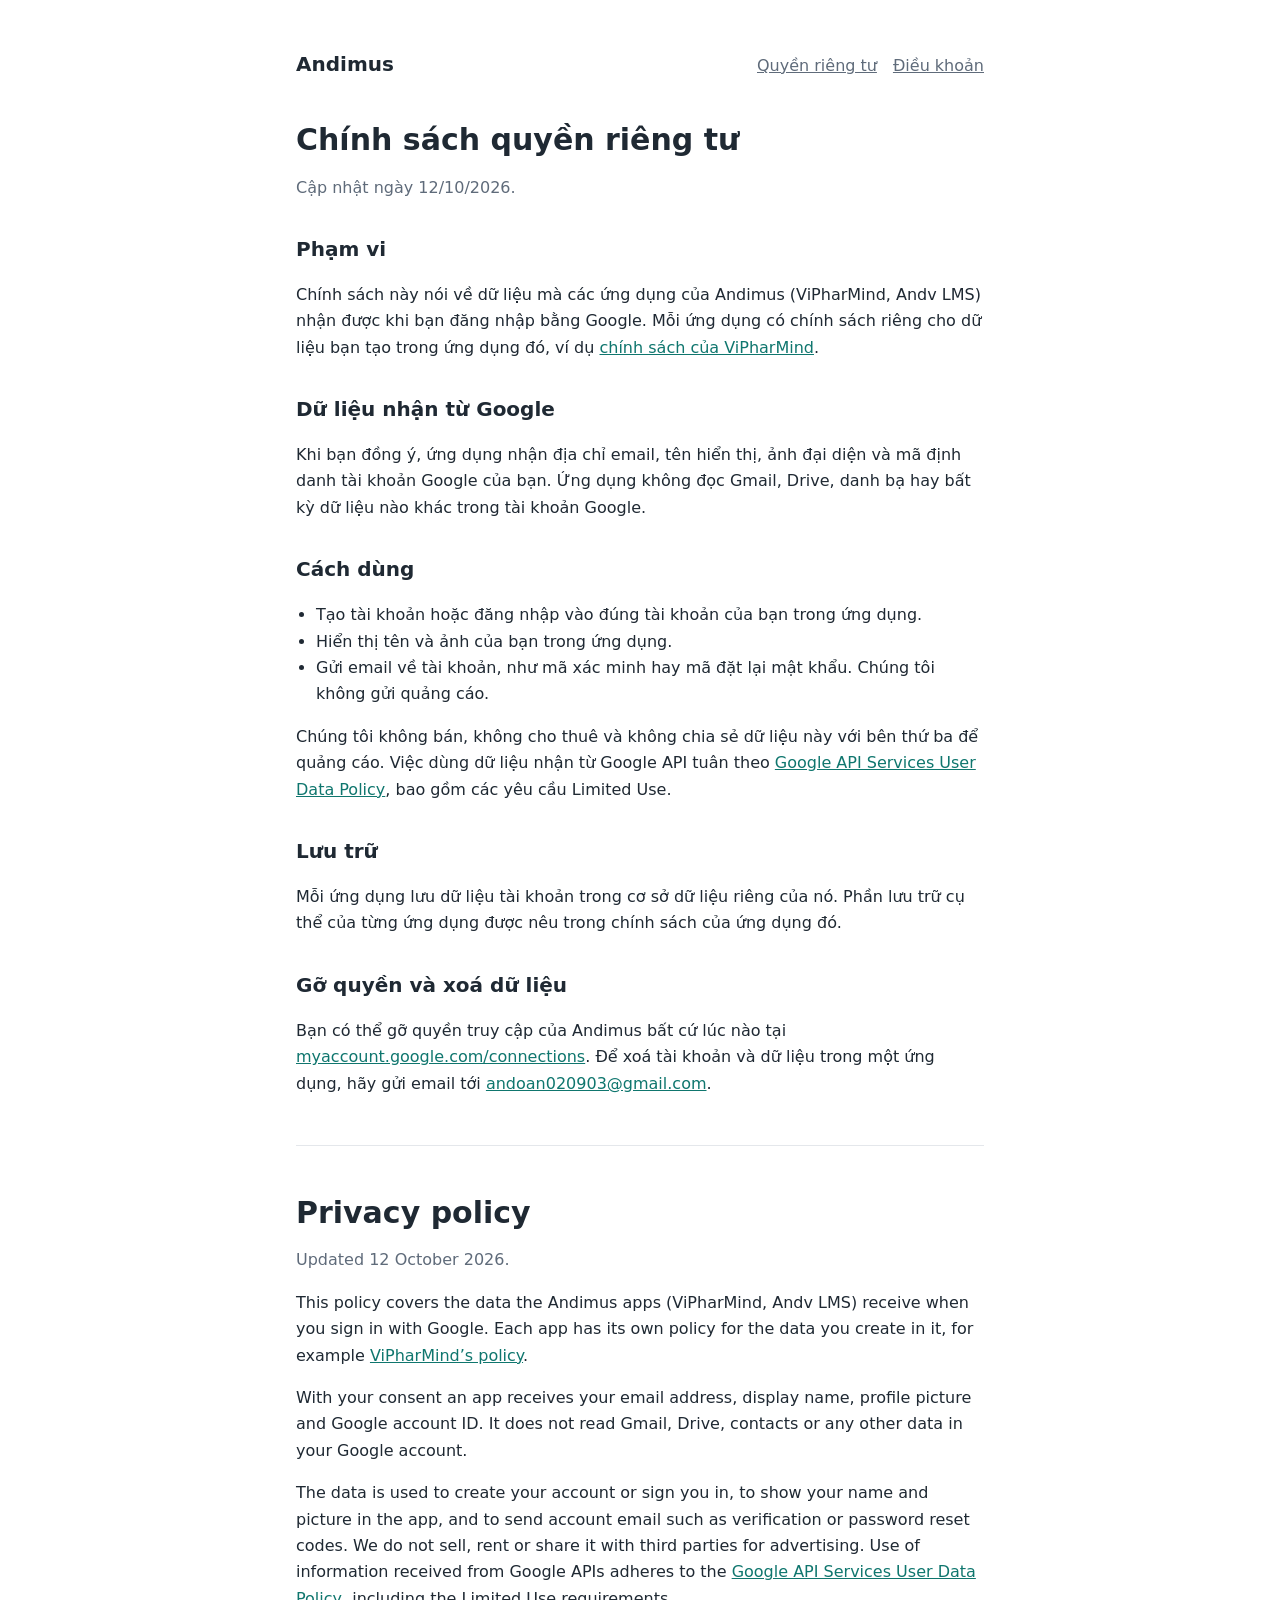
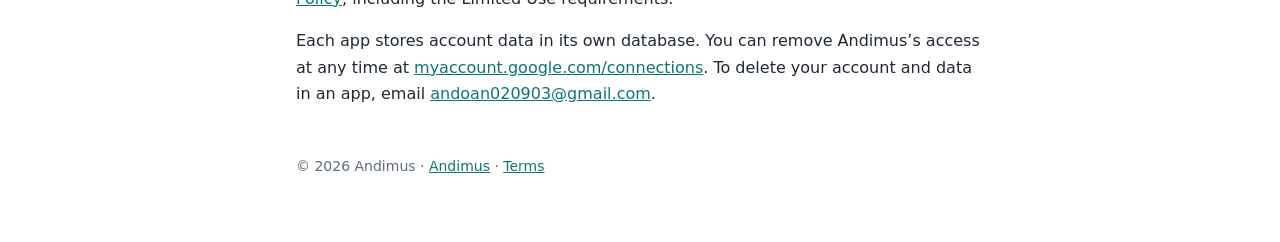
==== privacy/index.html @ a6ebb5c6 "feat: Andimus home, privacy and terms pages for the Google consent screen" ====
<!doctype html>
<html lang="vi">
<head>
  <meta charset="utf-8">
  <meta name="viewport" content="width=device-width, initial-scale=1">
  <title>Quyền riêng tư · Andimus</title>
  <meta name="description" content="Andimus nhận những dữ liệu nào khi bạn đăng nhập bằng Google và dùng chúng ra sao.">
  <link rel="stylesheet" href="/styles.css">
</head>
<body>
<main>
  <header>
    <a class="brand" href="/">Andimus</a>
    <nav><a href="/privacy">Quyền riêng tư</a><a href="/terms">Điều khoản</a></nav>
  </header>

  <h1>Chính sách quyền riêng tư</h1>
  <p class="muted">Cập nhật ngày 12/10/2026.</p>

  <h2>Phạm vi</h2>
  <p>Chính sách này nói về dữ liệu mà các ứng dụng của Andimus (ViPharMind, Andv LMS) nhận được khi bạn đăng nhập bằng Google. Mỗi ứng dụng có chính sách riêng cho dữ liệu bạn tạo trong ứng dụng đó, ví dụ <a href="https://vipharmind.vercel.app/privacy">chính sách của ViPharMind</a>.</p>

  <h2>Dữ liệu nhận từ Google</h2>
  <p>Khi bạn đồng ý, ứng dụng nhận địa chỉ email, tên hiển thị, ảnh đại diện và mã định danh tài khoản Google của bạn. Ứng dụng không đọc Gmail, Drive, danh bạ hay bất kỳ dữ liệu nào khác trong tài khoản Google.</p>

  <h2>Cách dùng</h2>
  <ul>
    <li>Tạo tài khoản hoặc đăng nhập vào đúng tài khoản của bạn trong ứng dụng.</li>
    <li>Hiển thị tên và ảnh của bạn trong ứng dụng.</li>
    <li>Gửi email về tài khoản, như mã xác minh hay mã đặt lại mật khẩu. Chúng tôi không gửi quảng cáo.</li>
  </ul>
  <p>Chúng tôi không bán, không cho thuê và không chia sẻ dữ liệu này với bên thứ ba để quảng cáo. Việc dùng dữ liệu nhận từ Google API tuân theo <a href="https://developers.google.com/terms/api-services-user-data-policy">Google API Services User Data Policy</a>, bao gồm các yêu cầu Limited Use.</p>

  <h2>Lưu trữ</h2>
  <p>Mỗi ứng dụng lưu dữ liệu tài khoản trong cơ sở dữ liệu riêng của nó. Phần lưu trữ cụ thể của từng ứng dụng được nêu trong chính sách của ứng dụng đó.</p>

  <h2>Gỡ quyền và xoá dữ liệu</h2>
  <p>Bạn có thể gỡ quyền truy cập của Andimus bất cứ lúc nào tại <a href="https://myaccount.google.com/connections">myaccount.google.com/connections</a>. Để xoá tài khoản và dữ liệu trong một ứng dụng, hãy gửi email tới <a href="mailto:andoan020903@gmail.com">andoan020903@gmail.com</a>.</p>

  <hr>

  <h1 lang="en">Privacy policy</h1>
  <div lang="en">
    <p class="muted">Updated 12 October 2026.</p>
    <p>This policy covers the data the Andimus apps (ViPharMind, Andv LMS) receive when you sign in with Google. Each app has its own policy for the data you create in it, for example <a href="https://vipharmind.vercel.app/en/privacy">ViPharMind’s policy</a>.</p>
    <p>With your consent an app receives your email address, display name, profile picture and Google account ID. It does not read Gmail, Drive, contacts or any other data in your Google account.</p>
    <p>The data is used to create your account or sign you in, to show your name and picture in the app, and to send account email such as verification or password reset codes. We do not sell, rent or share it with third parties for advertising. Use of information received from Google APIs adheres to the <a href="https://developers.google.com/terms/api-services-user-data-policy">Google API Services User Data Policy</a>, including the Limited Use requirements.</p>
    <p>Each app stores account data in its own database. You can remove Andimus’s access at any time at <a href="https://myaccount.google.com/connections">myaccount.google.com/connections</a>. To delete your account and data in an app, email <a href="mailto:andoan020903@gmail.com">andoan020903@gmail.com</a>.</p>
  </div>

  <footer>© 2026 Andimus · <a href="/">Andimus</a> · <a href="/terms">Terms</a></footer>
</main>
</body>
</html>
---- styles.css ----
:root {
  --bg: #ffffff;
  --fg: #1f2933;
  --muted: #5f6b7a;
  --line: #e4e7eb;
  --accent: #0f766e;
}
@media (prefers-color-scheme: dark) {
  :root {
    --bg: #111418;
    --fg: #e6e9ed;
    --muted: #9aa5b1;
    --line: #2a3038;
    --accent: #5eead4;
  }
}
* { box-sizing: border-box; }
body {
  margin: 0;
  background: var(--bg);
  color: var(--fg);
  font: 16px/1.65 system-ui, -apple-system, "Segoe UI", Roboto, sans-serif;
}
main { max-width: 720px; margin: 0 auto; padding: 48px 16px 64px; }
header { display: flex; justify-content: space-between; align-items: baseline; gap: 16px; flex-wrap: wrap; }
header a.brand { font-weight: 700; font-size: 20px; color: var(--fg); text-decoration: none; }
nav a { color: var(--muted); margin-left: 16px; }
nav a:first-child { margin-left: 0; }
h1 { font-size: 30px; line-height: 1.25; margin: 40px 0 8px; }
h2 { font-size: 20px; margin: 32px 0 8px; }
p, li { color: var(--fg); }
.muted { color: var(--muted); }
a { color: var(--accent); }
ul { padding-left: 20px; }
hr { border: 0; border-top: 1px solid var(--line); margin: 48px 0; }
footer { margin-top: 48px; color: var(--muted); font-size: 14px; }
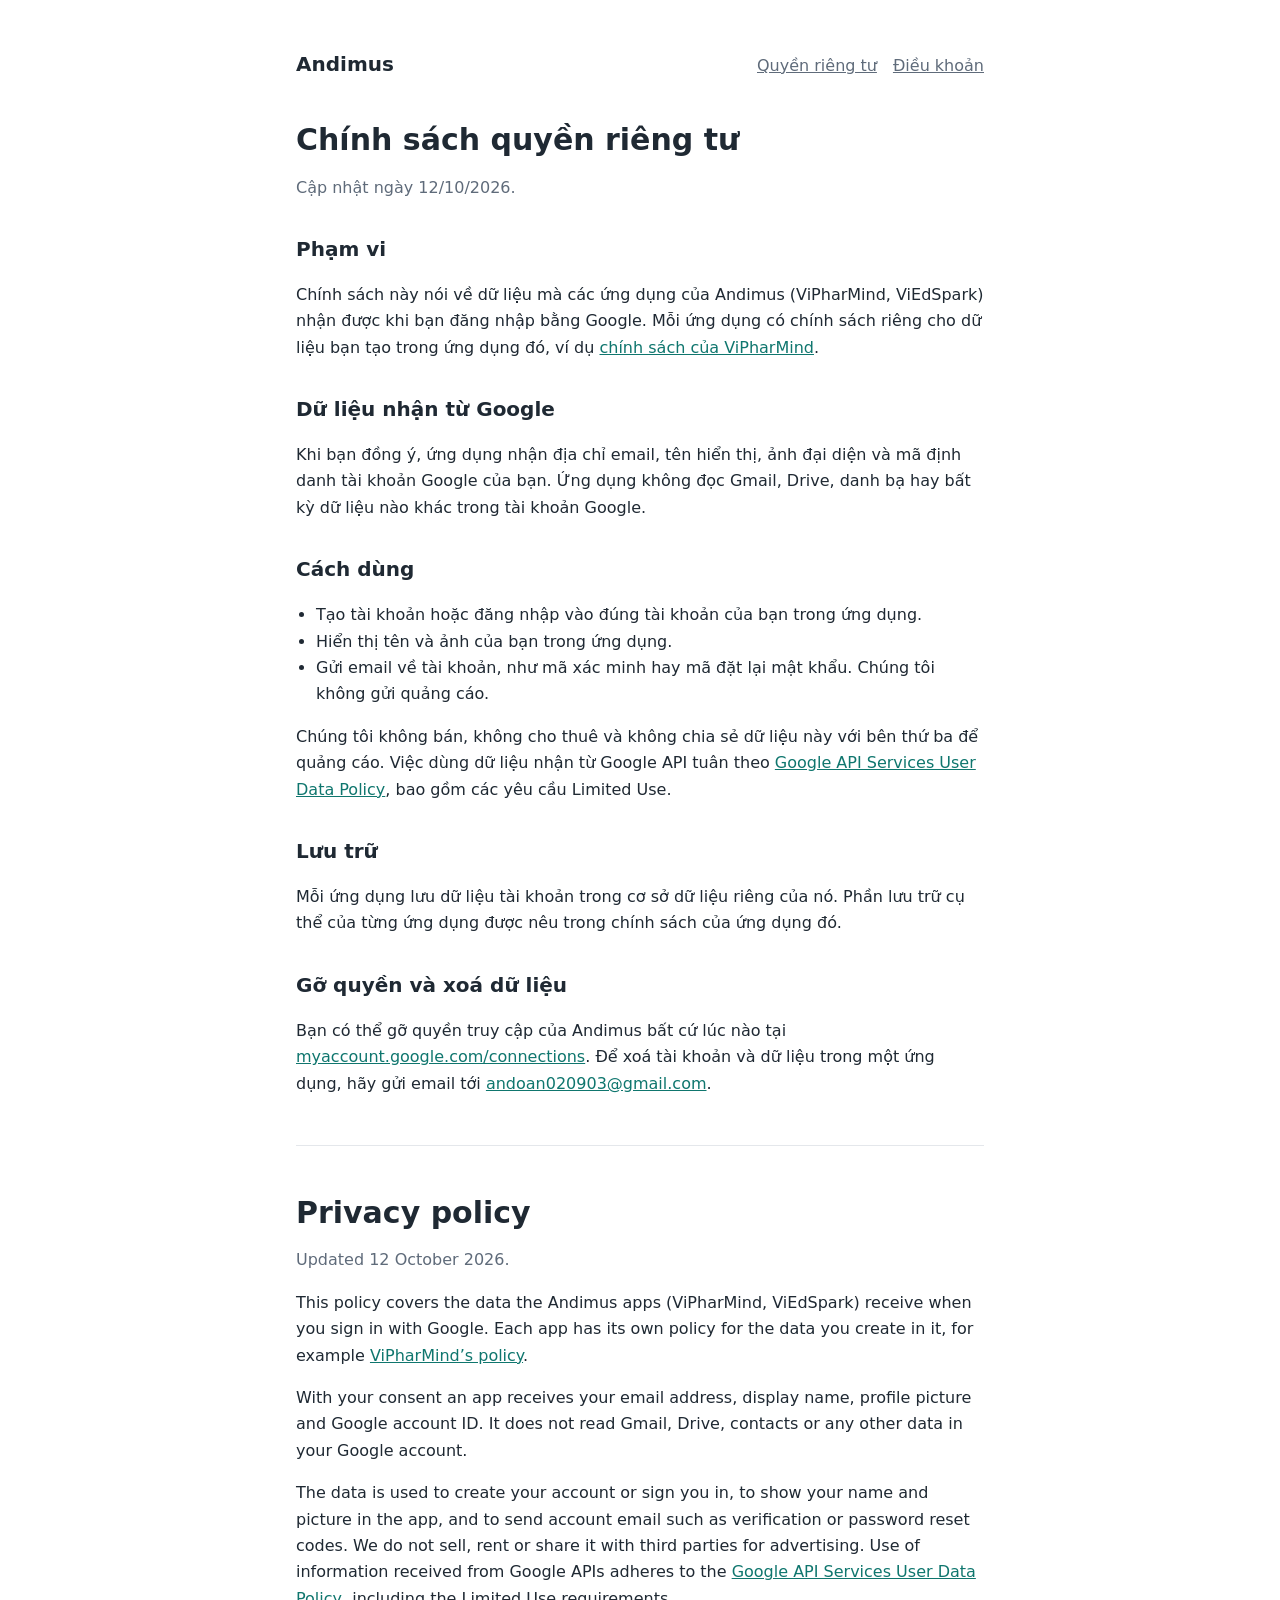
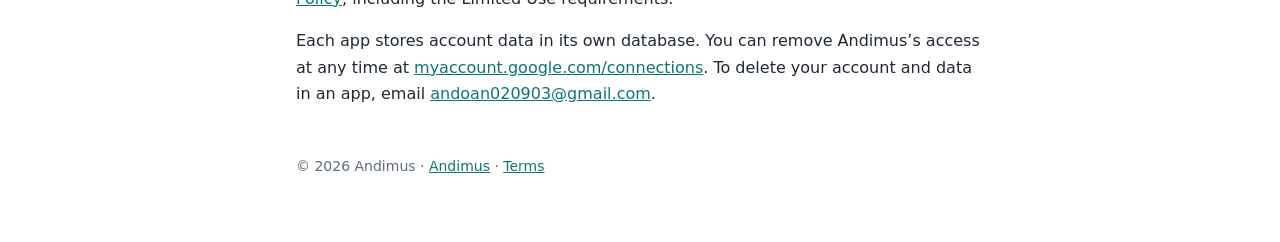
==== commit 7edd5b09: "chore: Andv LMS is now ViEdSpark" ====
--- a/privacy/index.html
+++ b/privacy/index.html
@@ -18,7 +18,7 @@
   <p class="muted">Cập nhật ngày 12/10/2026.</p>
 
   <h2>Phạm vi</h2>
-  <p>Chính sách này nói về dữ liệu mà các ứng dụng của Andimus (ViPharMind, Andv LMS) nhận được khi bạn đăng nhập bằng Google. Mỗi ứng dụng có chính sách riêng cho dữ liệu bạn tạo trong ứng dụng đó, ví dụ <a href="https://vipharmind.vercel.app/privacy">chính sách của ViPharMind</a>.</p>
+  <p>Chính sách này nói về dữ liệu mà các ứng dụng của Andimus (ViPharMind, ViEdSpark) nhận được khi bạn đăng nhập bằng Google. Mỗi ứng dụng có chính sách riêng cho dữ liệu bạn tạo trong ứng dụng đó, ví dụ <a href="https://vipharmind.vercel.app/privacy">chính sách của ViPharMind</a>.</p>
 
   <h2>Dữ liệu nhận từ Google</h2>
   <p>Khi bạn đồng ý, ứng dụng nhận địa chỉ email, tên hiển thị, ảnh đại diện và mã định danh tài khoản Google của bạn. Ứng dụng không đọc Gmail, Drive, danh bạ hay bất kỳ dữ liệu nào khác trong tài khoản Google.</p>
@@ -42,7 +42,7 @@
   <h1 lang="en">Privacy policy</h1>
   <div lang="en">
     <p class="muted">Updated 12 October 2026.</p>
-    <p>This policy covers the data the Andimus apps (ViPharMind, Andv LMS) receive when you sign in with Google. Each app has its own policy for the data you create in it, for example <a href="https://vipharmind.vercel.app/en/privacy">ViPharMind’s policy</a>.</p>
+    <p>This policy covers the data the Andimus apps (ViPharMind, ViEdSpark) receive when you sign in with Google. Each app has its own policy for the data you create in it, for example <a href="https://vipharmind.vercel.app/en/privacy">ViPharMind’s policy</a>.</p>
     <p>With your consent an app receives your email address, display name, profile picture and Google account ID. It does not read Gmail, Drive, contacts or any other data in your Google account.</p>
     <p>The data is used to create your account or sign you in, to show your name and picture in the app, and to send account email such as verification or password reset codes. We do not sell, rent or share it with third parties for advertising. Use of information received from Google APIs adheres to the <a href="https://developers.google.com/terms/api-services-user-data-policy">Google API Services User Data Policy</a>, including the Limited Use requirements.</p>
     <p>Each app stores account data in its own database. You can remove Andimus’s access at any time at <a href="https://myaccount.google.com/connections">myaccount.google.com/connections</a>. To delete your account and data in an app, email <a href="mailto:andoan020903@gmail.com">andoan020903@gmail.com</a>.</p>
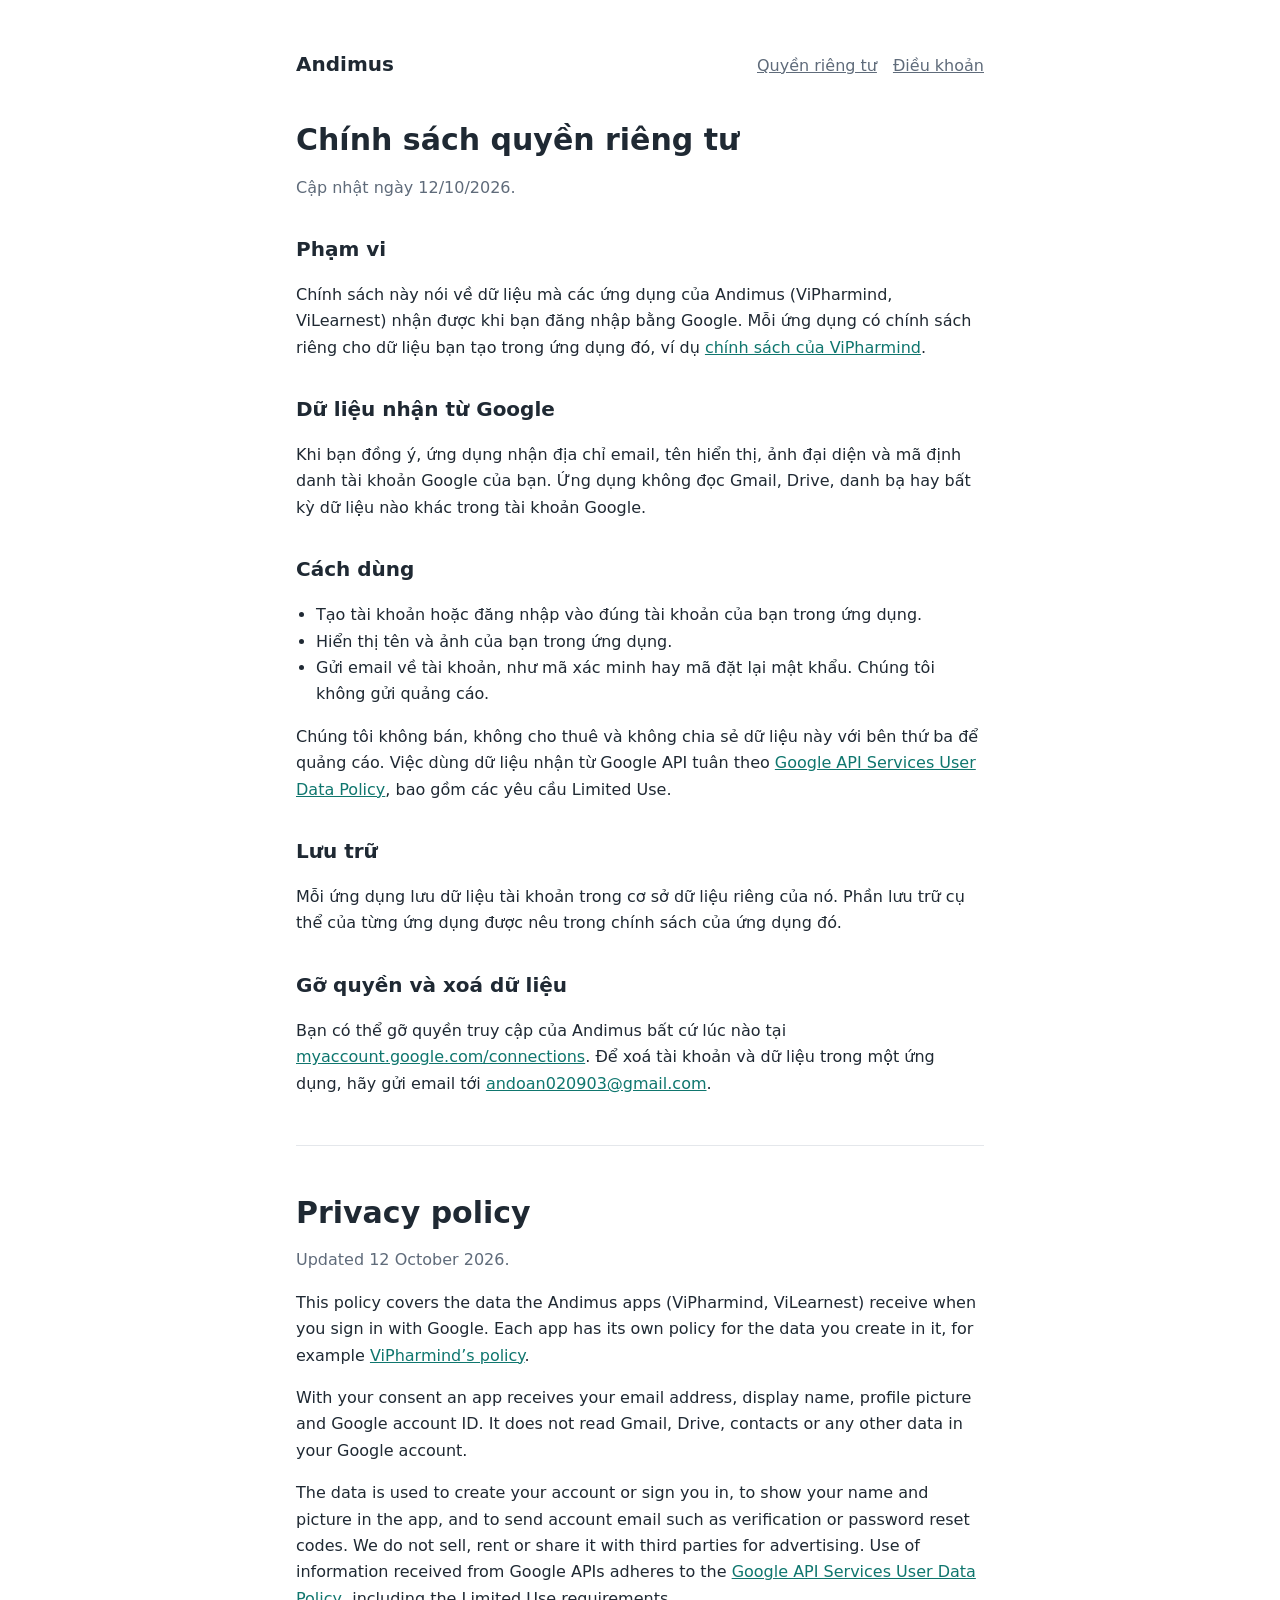
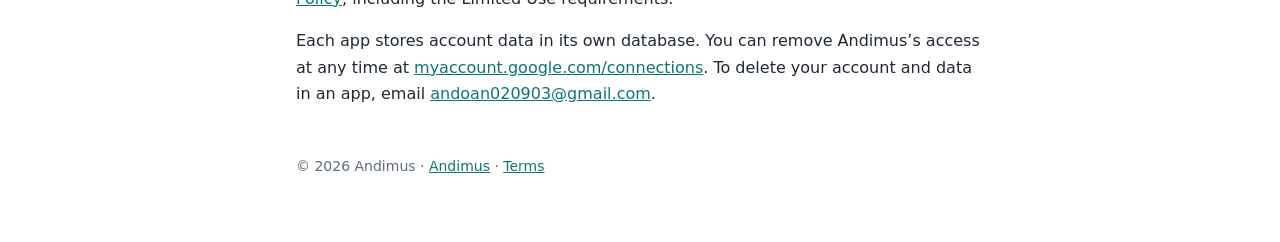
==== commit 67c08ff9: "chore: ViPharmind and ViLearnest are the app names" ====
--- a/privacy/index.html
+++ b/privacy/index.html
@@ -18,7 +18,7 @@
   <p class="muted">Cập nhật ngày 12/10/2026.</p>
 
   <h2>Phạm vi</h2>
-  <p>Chính sách này nói về dữ liệu mà các ứng dụng của Andimus (ViPharMind, ViEdSpark) nhận được khi bạn đăng nhập bằng Google. Mỗi ứng dụng có chính sách riêng cho dữ liệu bạn tạo trong ứng dụng đó, ví dụ <a href="https://vipharmind.vercel.app/privacy">chính sách của ViPharMind</a>.</p>
+  <p>Chính sách này nói về dữ liệu mà các ứng dụng của Andimus (ViPharmind, ViLearnest) nhận được khi bạn đăng nhập bằng Google. Mỗi ứng dụng có chính sách riêng cho dữ liệu bạn tạo trong ứng dụng đó, ví dụ <a href="https://vipharmind.vercel.app/privacy">chính sách của ViPharmind</a>.</p>
 
   <h2>Dữ liệu nhận từ Google</h2>
   <p>Khi bạn đồng ý, ứng dụng nhận địa chỉ email, tên hiển thị, ảnh đại diện và mã định danh tài khoản Google của bạn. Ứng dụng không đọc Gmail, Drive, danh bạ hay bất kỳ dữ liệu nào khác trong tài khoản Google.</p>
@@ -42,7 +42,7 @@
   <h1 lang="en">Privacy policy</h1>
   <div lang="en">
     <p class="muted">Updated 12 October 2026.</p>
-    <p>This policy covers the data the Andimus apps (ViPharMind, ViEdSpark) receive when you sign in with Google. Each app has its own policy for the data you create in it, for example <a href="https://vipharmind.vercel.app/en/privacy">ViPharMind’s policy</a>.</p>
+    <p>This policy covers the data the Andimus apps (ViPharmind, ViLearnest) receive when you sign in with Google. Each app has its own policy for the data you create in it, for example <a href="https://vipharmind.vercel.app/en/privacy">ViPharmind’s policy</a>.</p>
     <p>With your consent an app receives your email address, display name, profile picture and Google account ID. It does not read Gmail, Drive, contacts or any other data in your Google account.</p>
     <p>The data is used to create your account or sign you in, to show your name and picture in the app, and to send account email such as verification or password reset codes. We do not sell, rent or share it with third parties for advertising. Use of information received from Google APIs adheres to the <a href="https://developers.google.com/terms/api-services-user-data-policy">Google API Services User Data Policy</a>, including the Limited Use requirements.</p>
     <p>Each app stores account data in its own database. You can remove Andimus’s access at any time at <a href="https://myaccount.google.com/connections">myaccount.google.com/connections</a>. To delete your account and data in an app, email <a href="mailto:andoan020903@gmail.com">andoan020903@gmail.com</a>.</p>
